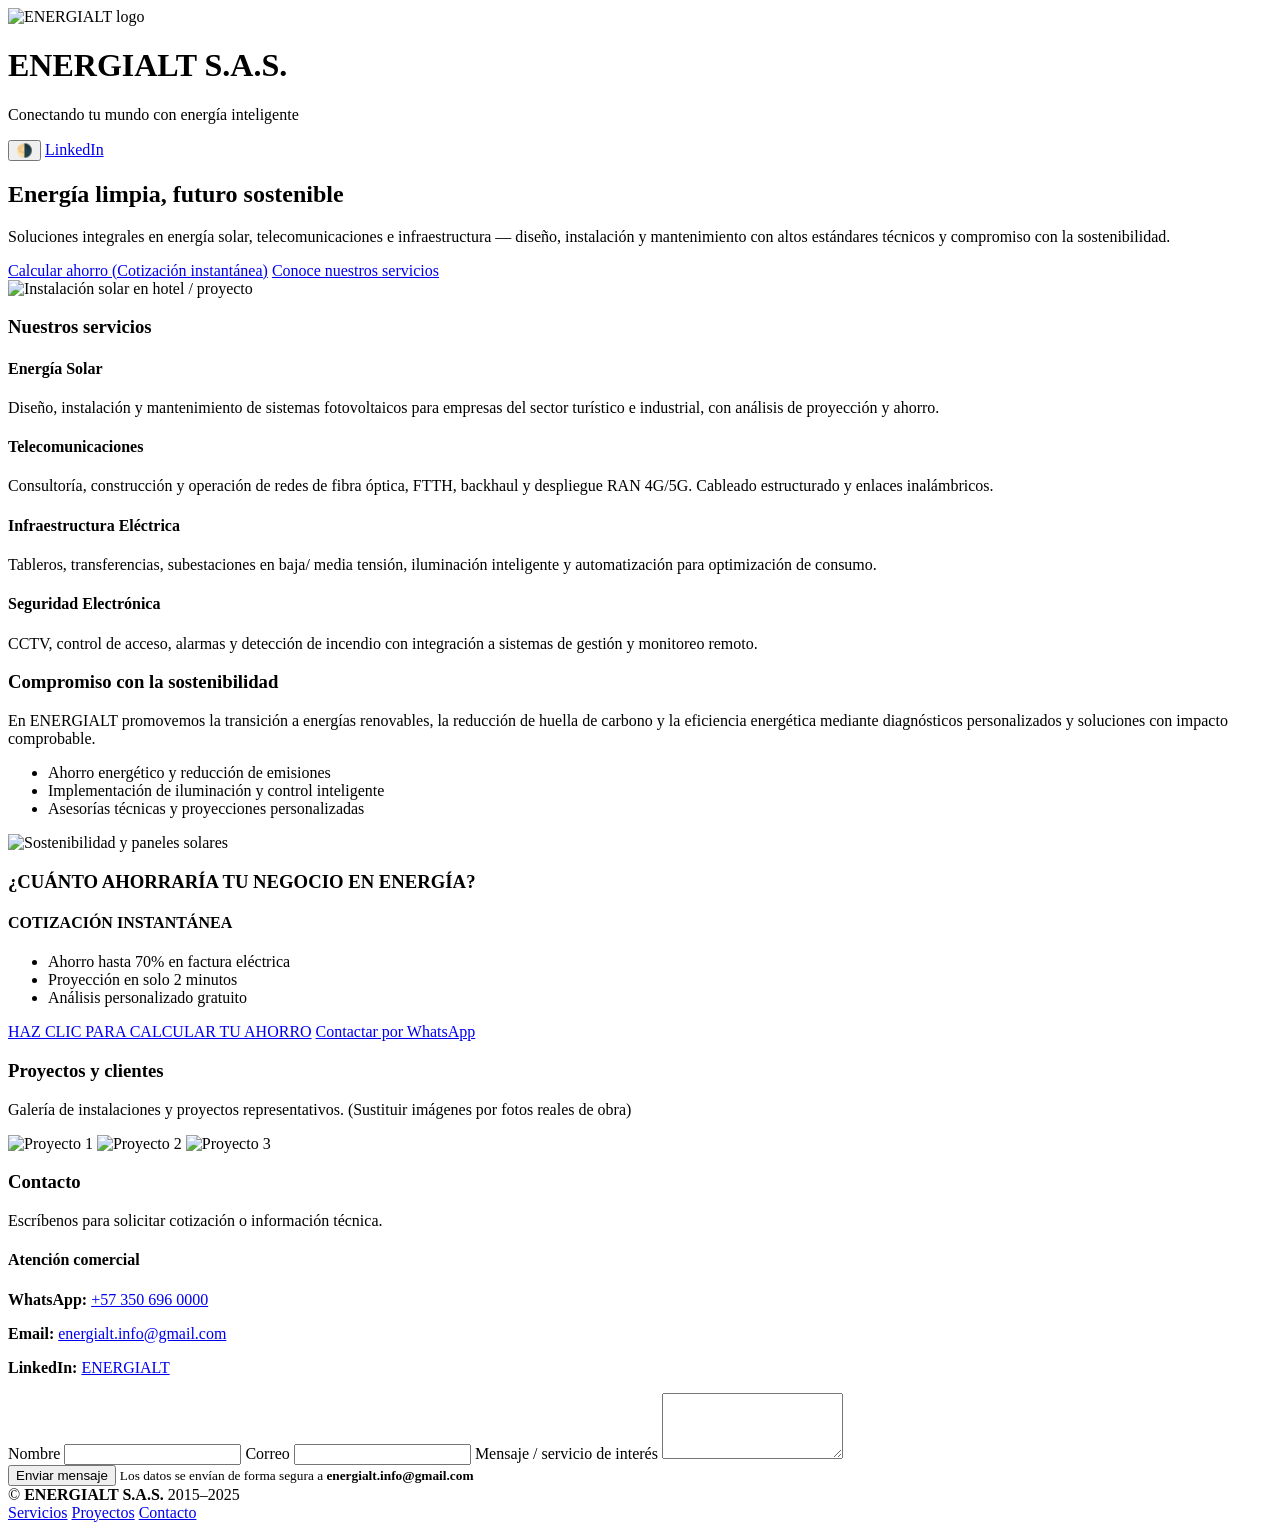
==== index.html @ b95bb49f "Add files via upload" ====
<!doctype html>
<html lang="es">
<head>
  <meta charset="utf-8" />
  <meta name="viewport" content="width=device-width,initial-scale=1" />
  <title>ENERGIALT S.A.S. — Energía limpia y soluciones tecnológicas</title>
  <meta name="description" content="ENERGIALT — Diseño e implementación de sistemas solares, telecomunicaciones e infraestructura. Cotiza y calcula tu ahorro energético." />
  <link rel="preconnect" href="https://fonts.gstatic.com" crossorigin>
  <link href="https://fonts.googleapis.com/css2?family=Inter:wght@300;400;600;800&display=swap" rel="stylesheet">
  <link rel="stylesheet" href="/energialtcorp/css/styles.css">
  <!-- Open Graph (mejor visual al compartir) -->
  <meta property="og:title" content="ENERGIALT S.A.S. — Energía limpia, futuro sostenible" />
  <meta property="og:description" content="Diseño, instalación y mantenimiento de sistemas solares y soluciones de infraestructura." />
  <meta property="og:image" content="/energialtcorp/assets/banner-share.png" />
  <meta property="og:type" content="website" />
</head>
<body class="light">
  <header class="site-header" id="top">
    <div class="container header-inner">
      <div class="brand">
        <img src="/energialtcorp/assets/logo-energialit.jpg" alt="ENERGIALT logo" class="logo">
        <div class="brand-text">
          <h1>ENERGIALT S.A.S.</h1>
          <p class="tagline">Conectando tu mundo con energía inteligente</p>
        </div>
      </div>

      <div class="controls">
        <button id="toggle-theme" aria-label="Toggle theme">🌗</button>
        <a class="btn-outline" href="https://www.linkedin.com/company/energialt/" target="_blank" rel="noopener">LinkedIn</a>
      </div>
    </div>
  </header>

  <main>
    <!-- HERO -->
    <section class="hero">
      <div class="hero-content container">
        <div class="hero-text">
          <h2 class="headline">Energía limpia, futuro sostenible</h2>
          <p class="lead">Soluciones integrales en energía solar, telecomunicaciones e infraestructura — diseño, instalación y mantenimiento con altos estándares técnicos y compromiso con la sostenibilidad.</p>
          <div class="hero-ctas">
            <a class="btn-primary" href="https://iaapps.xyz/energialt" target="_blank" rel="noopener">Calcular ahorro (Cotización instantánea)</a>
            <a class="btn-outline" href="#services">Conoce nuestros servicios</a>
          </div>
        </div>

        <div class="hero-media" aria-hidden="true">
          <img src="/energialtcorp/assets/hero-solar.jpg" alt="Instalación solar en hotel / proyecto" class="cover-img">
        </div>
      </div>
    </section>

    <!-- SERVICES -->
    <section id="services" class="container section">
      <h3 class="section-title">Nuestros servicios</h3>
      <div class="cards">
        <article class="card">
          <h4>Energía Solar</h4>
          <p>Diseño, instalación y mantenimiento de sistemas fotovoltaicos para empresas del sector turístico e industrial, con análisis de proyección y ahorro.</p>
        </article>

        <article class="card">
          <h4>Telecomunicaciones</h4>
          <p>Consultoría, construcción y operación de redes de fibra óptica, FTTH, backhaul y despliegue RAN 4G/5G. Cableado estructurado y enlaces inalámbricos.</p>
        </article>

        <article class="card">
          <h4>Infraestructura Eléctrica</h4>
          <p>Tableros, transferencias, subestaciones en baja/ media tensión, iluminación inteligente y automatización para optimización de consumo.</p>
        </article>

        <article class="card">
          <h4>Seguridad Electrónica</h4>
          <p>CCTV, control de acceso, alarmas y detección de incendio con integración a sistemas de gestión y monitoreo remoto.</p>
        </article>
      </div>
    </section>

    <!-- SUSTAINABILITY -->
    <section class="section alt-bg">
      <div class="container sustainability">
        <div class="sust-text">
          <h3>Compromiso con la sostenibilidad</h3>
          <p>En ENERGIALT promovemos la transición a energías renovables, la reducción de huella de carbono y la eficiencia energética mediante diagnósticos personalizados y soluciones con impacto comprobable.</p>
          <ul>
            <li>Ahorro energético y reducción de emisiones</li>
            <li>Implementación de iluminación y control inteligente</li>
            <li>Asesorías técnicas y proyecciones personalizadas</li>
          </ul>
        </div>
        <div class="sust-image" aria-hidden="true">
          <img src="/energialtcorp/assets/sustainability.jpg" alt="Sostenibilidad y paneles solares">
        </div>
      </div>
    </section>

    <!-- CTA section with bullet points (from previous brief) -->
    <section class="section cta-wide">
      <div class="container">
        <div class="cta-inner">
          <div class="cta-text">
            <h3>¿CUÁNTO AHORRARÍA TU NEGOCIO EN ENERGÍA?</h3>
            <h4 class="muted">COTIZACIÓN INSTANTÁNEA</h4>
            <ul class="bullets">
              <li>Ahorro hasta 70% en factura eléctrica</li>
              <li>Proyección en solo 2 minutos</li>
              <li>Análisis personalizado gratuito</li>
            </ul>
          </div>
          <div class="cta-action">
            <a class="btn-primary large" href="https://iaapps.xyz/energialt" target="_blank" rel="noopener">HAZ CLIC PARA CALCULAR TU AHORRO</a>
            <a class="btn-whatsapp" href="https://wa.me/573506960000" target="_blank" rel="noopener">Contactar por WhatsApp</a>
          </div>
        </div>
      </div>
    </section>

    <!-- PROJECTS (simple placeholder) -->
    <section class="container section" id="projects">
      <h3 class="section-title">Proyectos y clientes</h3>
      <p class="muted">Galería de instalaciones y proyectos representativos. (Sustituir imágenes por fotos reales de obra)</p>
      <div class="gallery">
        <img src="/energialtcorp/assets/project-banner.jpg" alt="Proyecto 1">
        <img src="/energialtcorp/assets/project-banner.jpg" alt="Proyecto 2">
        <img src="/energialtcorp/assets/project-banner.jpg" alt="Proyecto 3">
      </div>
    </section>

    <!-- CONTACT -->
    <section class="section alt-bg">
      <div class="container contact">
        <h3>Contacto</h3>
        <p class="muted">Escríbenos para solicitar cotización o información técnica.</p>

        <div class="contact-grid">
          <div class="contact-card">
            <h4>Atención comercial</h4>
            <p><strong>WhatsApp:</strong> <a href="https://wa.me/573506960000" target="_blank" rel="noopener">+57 350 696 0000</a></p>
            <p><strong>Email:</strong> <a href="mailto:energialt.info@gmail.com">energialt.info@gmail.com</a></p>
            <p><strong>LinkedIn:</strong> <a href="https://www.linkedin.com/company/energialt/" target="_blank" rel="noopener">ENERGIALT</a></p>
          </div>

          <form id="contactForm" class="contact-form" onsubmit="handleContact(event)">
            <label>
              Nombre
              <input type="text" name="name" required>
            </label>
            <label>
              Correo
              <input type="email" name="email" required>
            </label>
            <label>
              Mensaje / servicio de interés
              <textarea name="message" rows="4" required></textarea>
            </label>
            <div class="form-actions">
              <button type="submit" class="btn-primary">Enviar mensaje</button>
              <small class="form-note">
                 Los datos se envían de forma segura a <strong>energialt.info@gmail.com</strong>
              </small>
            </div>
          </form>
        </div>
      </div>
    </section>
  </main>

  <footer class="site-footer">
    <div class="container footer-inner">
      <div>© <strong>ENERGIALT S.A.S.</strong> 2015–2025</div>
      <nav class="footer-links">
        <a href="#services">Servicios</a>
        <a href="#projects">Proyectos</a>
        <a href="#contact">Contacto</a>
      </nav>
    </div>
  </footer>

  <script src="/energialtcorp/js/script.js"></script>
</body>
</html>
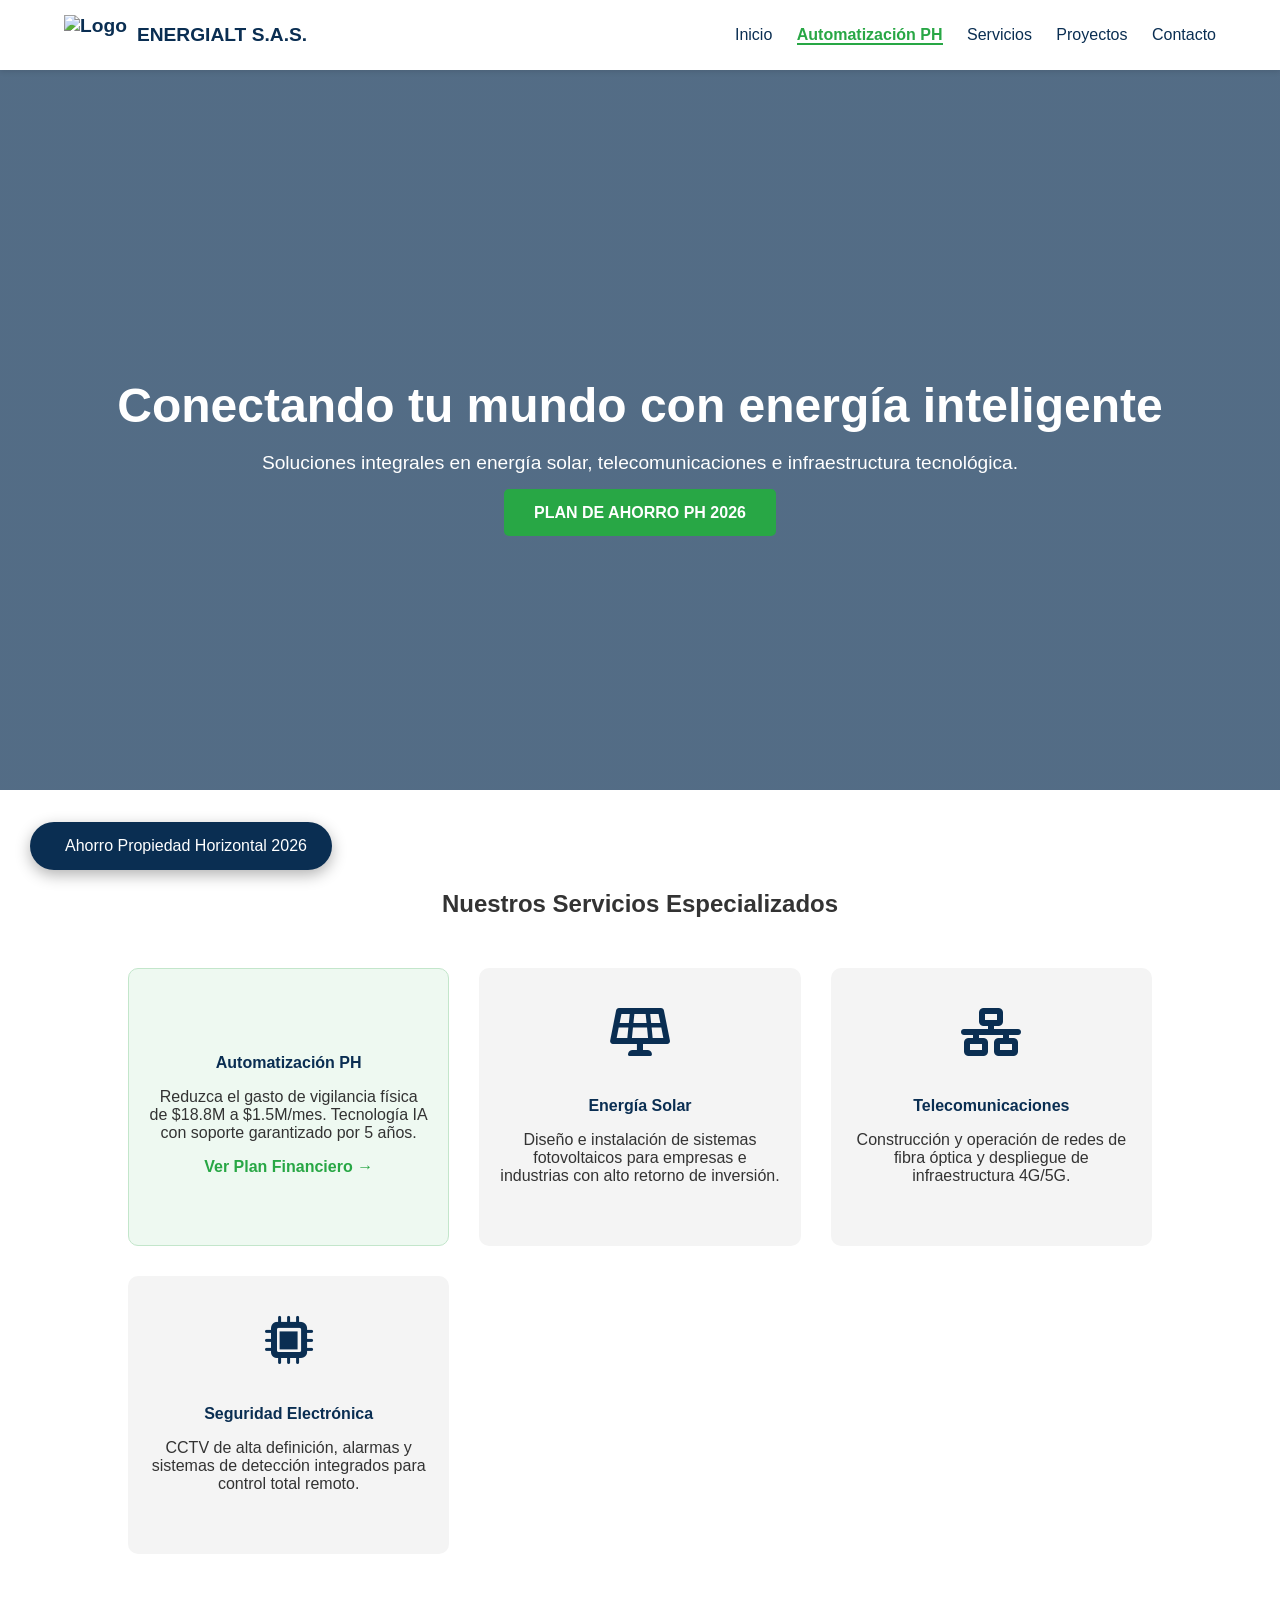
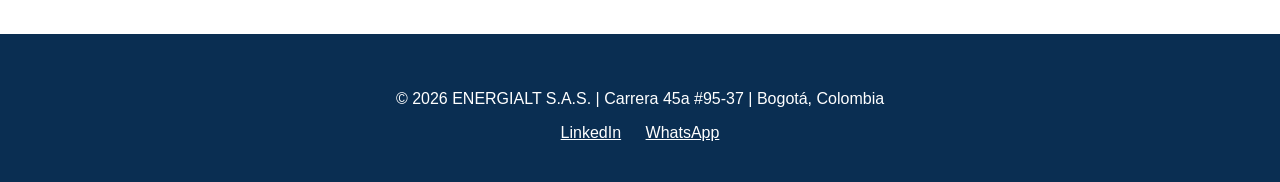
==== commit a2e8be78: "Update index.html" ====
--- a/index.html
+++ b/index.html
@@ -1,182 +1,184 @@
-<!doctype html>
+<!DOCTYPE html>
 <html lang="es">
 <head>
-  <meta charset="utf-8" />
-  <meta name="viewport" content="width=device-width,initial-scale=1" />
-  <title>ENERGIALT S.A.S. — Energía limpia y soluciones tecnológicas</title>
-  <meta name="description" content="ENERGIALT — Diseño e implementación de sistemas solares, telecomunicaciones e infraestructura. Cotiza y calcula tu ahorro energético." />
-  <link rel="preconnect" href="https://fonts.gstatic.com" crossorigin>
-  <link href="https://fonts.googleapis.com/css2?family=Inter:wght@300;400;600;800&display=swap" rel="stylesheet">
-  <link rel="stylesheet" href="/energialtcorp/css/styles.css">
-  <!-- Open Graph (mejor visual al compartir) -->
-  <meta property="og:title" content="ENERGIALT S.A.S. — Energía limpia, futuro sostenible" />
-  <meta property="og:description" content="Diseño, instalación y mantenimiento de sistemas solares y soluciones de infraestructura." />
-  <meta property="og:image" content="/energialtcorp/assets/banner-share.png" />
-  <meta property="og:type" content="website" />
+    <meta charset="UTF-8">
+    <meta name="viewport" content="width=device-width, initial-scale=1.0">
+    <title>ENERGIALT S.A.S. | Energía Inteligente y Seguridad</title>
+    <link rel="stylesheet" href="https://cdnjs.cloudflare.com/ajax/libs/font-awesome/6.0.0/css/all.min.css">
+    <style>
+        :root {
+            --blue: #0a2e52;
+            --green: #28a745;
+            --dark: #333;
+            --light: #f4f4f4;
+        }
+
+        body { font-family: 'Segoe UI', sans-serif; margin: 0; color: var(--dark); scroll-behavior: smooth; }
+        
+        /* Navegación */
+        nav {
+            background: white;
+            padding: 15px 5%;
+            display: flex;
+            justify-content: space-between;
+            align-items: center;
+            position: sticky;
+            top: 0;
+            z-index: 1000;
+            box-shadow: 0 2px 5px rgba(0,0,0,0.1);
+        }
+
+        .logo { display: flex; align-items: center; font-weight: bold; font-size: 1.2rem; color: var(--blue); }
+        .logo img { height: 40px; margin-right: 10px; }
+
+        .nav-links a {
+            text-decoration: none;
+            color: var(--blue);
+            margin-left: 20px;
+            font-weight: 500;
+            transition: 0.3s;
+        }
+
+        .nav-links a:hover { color: var(--green); }
+        .nav-pph { color: var(--green) !important; font-weight: bold !important; border-bottom: 2px solid var(--green); }
+
+        /* Hero Section */
+        .hero {
+            background: linear-gradient(rgba(10,46,82,0.7), rgba(10,46,82,0.7)), url('/energialtcorp/assets/hero-solar.jpg');
+            background-size: cover;
+            height: 80vh;
+            display: flex;
+            align-items: center;
+            justify-content: center;
+            color: white;
+            text-align: center;
+            padding: 0 20px;
+        }
+
+        .hero h1 { font-size: 3rem; margin-bottom: 10px; }
+        .hero p { font-size: 1.2rem; margin-bottom: 30px; }
+
+        /* Servicios Grid */
+        .services { padding: 80px 10%; text-align: center; }
+        .services-grid {
+            display: grid;
+            grid-template-columns: repeat(auto-fit, minmax(250px, 1fr));
+            gap: 30px;
+            margin-top: 50px;
+        }
+
+        .service-card {
+            background: var(--light);
+            padding: 40px 20px;
+            border-radius: 10px;
+            transition: 0.3s;
+            border-bottom: 5px solid transparent;
+        }
+
+        .service-card:hover { transform: translateY(-10px); border-bottom: 5px solid var(--green); }
+        .service-card i { font-size: 3rem; color: var(--blue); margin-bottom: 20px; }
+        .service-card h4 { margin-bottom: 15px; color: var(--blue); }
+
+        /* Botón Flotante */
+        .floating-btn {
+            position: fixed;
+            bottom: 30px;
+            left: 30px;
+            background: var(--blue);
+            color: white;
+            padding: 15px 25px;
+            border-radius: 50px;
+            text-decoration: none;
+            box-shadow: 0 5px 15px rgba(0,0,0,0.3);
+            z-index: 2000;
+            display: flex;
+            align-items: center;
+            gap: 10px;
+            animation: pulse 2s infinite;
+        }
+
+        @keyframes pulse {
+            0% { transform: scale(1); }
+            50% { transform: scale(1.05); }
+            100% { transform: scale(1); }
+        }
+
+        footer { background: var(--blue); color: white; padding: 40px 5%; text-align: center; }
+
+        @media (max-width: 768px) {
+            .hero h1 { font-size: 2rem; }
+            .nav-links { display: none; } /* En producción usarías un menú hamburguesa */
+        }
+    </style>
 </head>
-<body class="light">
-  <header class="site-header" id="top">
-    <div class="container header-inner">
-      <div class="brand">
-        <img src="/energialtcorp/assets/logo-energialit.jpg" alt="ENERGIALT logo" class="logo">
-        <div class="brand-text">
-          <h1>ENERGIALT S.A.S.</h1>
-          <p class="tagline">Conectando tu mundo con energía inteligente</p>
+<body>
+
+    <a href="/energialtcorp/pph" class="floating-btn">
+        <i class="fas fa-building-circle-check"></i> 
+        <span>Ahorro Propiedad Horizontal 2026</span>
+    </a>
+
+    <nav>
+        <div class="logo">
+            <img src="/energialtcorp/assets/logo-energialit.jpg" alt="Logo">
+            ENERGIALT S.A.S.
         </div>
-      </div>
+        <div class="nav-links">
+            <a href="#home">Inicio</a>
+            <a href="/energialtcorp/pph" class="nav-pph">Automatización PH</a>
+            <a href="#services">Servicios</a>
+            <a href="#projects">Proyectos</a>
+            <a href="#contact">Contacto</a>
+        </div>
+    </nav>
 
-      <div class="controls">
-        <button id="toggle-theme" aria-label="Toggle theme">🌗</button>
-        <a class="btn-outline" href="https://www.linkedin.com/company/energialt/" target="_blank" rel="noopener">LinkedIn</a>
-      </div>
-    </div>
-  </header>
-
-  <main>
-    <!-- HERO -->
-    <section class="hero">
-      <div class="hero-content container">
-        <div class="hero-text">
-          <h2 class="headline">Energía limpia, futuro sostenible</h2>
-          <p class="lead">Soluciones integrales en energía solar, telecomunicaciones e infraestructura — diseño, instalación y mantenimiento con altos estándares técnicos y compromiso con la sostenibilidad.</p>
-          <div class="hero-ctas">
-            <a class="btn-primary" href="https://iaapps.xyz/energialt" target="_blank" rel="noopener">Calcular ahorro (Cotización instantánea)</a>
-            <a class="btn-outline" href="#services">Conoce nuestros servicios</a>
-          </div>
+    <section class="hero" id="home">
+        <div>
+            <h1>Conectando tu mundo con energía inteligente</h1>
+            <p>Soluciones integrales en energía solar, telecomunicaciones e infraestructura tecnológica.</p>
+            <a href="/energialtcorp/pph" style="background:var(--green); color:white; padding:15px 30px; text-decoration:none; border-radius:5px; font-weight:bold;">PLAN DE AHORRO PH 2026</a>
         </div>
-
-        <div class="hero-media" aria-hidden="true">
-          <img src="/energialtcorp/assets/hero-solar.jpg" alt="Instalación solar en hotel / proyecto" class="cover-img">
-        </div>
-      </div>
     </section>
 
-    <!-- SERVICES -->
-    <section id="services" class="container section">
-      <h3 class="section-title">Nuestros servicios</h3>
-      <div class="cards">
-        <article class="card">
-          <h4>Energía Solar</h4>
-          <p>Diseño, instalación y mantenimiento de sistemas fotovoltaicos para empresas del sector turístico e industrial, con análisis de proyección y ahorro.</p>
-        </article>
+    <section class="services" id="services">
+        <h2>Nuestros Servicios Especializados</h2>
+        <div class="services-grid">
+            
+            <div class="service-card" style="background: #eef9f1; border: 1px solid #c3e6cb;">
+                <i class="fas fa-building-shield" style="color: var(--green);"></i>
+                <h4>Automatización PH</h4>
+                <p>Reduzca el gasto de vigilancia física de $18.8M a $1.5M/mes. Tecnología IA con soporte garantizado por 5 años.</p>
+                <a href="/energialtcorp/pph" style="color: var(--green); font-weight: bold; text-decoration: none;">Ver Plan Financiero →</a>
+            </div>
 
-        <article class="card">
-          <h4>Telecomunicaciones</h4>
-          <p>Consultoría, construcción y operación de redes de fibra óptica, FTTH, backhaul y despliegue RAN 4G/5G. Cableado estructurado y enlaces inalámbricos.</p>
-        </article>
+            <div class="service-card">
+                <i class="fas fa-solar-panel"></i>
+                <h4>Energía Solar</h4>
+                <p>Diseño e instalación de sistemas fotovoltaicos para empresas e industrias con alto retorno de inversión.</p>
+            </div>
 
-        <article class="card">
-          <h4>Infraestructura Eléctrica</h4>
-          <p>Tableros, transferencias, subestaciones en baja/ media tensión, iluminación inteligente y automatización para optimización de consumo.</p>
-        </article>
+            <div class="service-card">
+                <i class="fas fa-network-wired"></i>
+                <h4>Telecomunicaciones</h4>
+                <p>Construcción y operación de redes de fibra óptica y despliegue de infraestructura 4G/5G.</p>
+            </div>
 
-        <article class="card">
-          <h4>Seguridad Electrónica</h4>
-          <p>CCTV, control de acceso, alarmas y detección de incendio con integración a sistemas de gestión y monitoreo remoto.</p>
-        </article>
-      </div>
+            <div class="service-card">
+                <i class="fas fa-microchip"></i>
+                <h4>Seguridad Electrónica</h4>
+                <p>CCTV de alta definición, alarmas y sistemas de detección integrados para control total remoto.</p>
+            </div>
+
+        </div>
     </section>
 
-    <!-- SUSTAINABILITY -->
-    <section class="section alt-bg">
-      <div class="container sustainability">
-        <div class="sust-text">
-          <h3>Compromiso con la sostenibilidad</h3>
-          <p>En ENERGIALT promovemos la transición a energías renovables, la reducción de huella de carbono y la eficiencia energética mediante diagnósticos personalizados y soluciones con impacto comprobable.</p>
-          <ul>
-            <li>Ahorro energético y reducción de emisiones</li>
-            <li>Implementación de iluminación y control inteligente</li>
-            <li>Asesorías técnicas y proyecciones personalizadas</li>
-          </ul>
+    <footer>
+        <p>© 2026 ENERGIALT S.A.S. | Carrera 45a #95-37 | Bogotá, Colombia</p>
+        <div style="margin-top: 10px;">
+            <a href="#" style="color:white; margin:0 10px;">LinkedIn</a>
+            <a href="#" style="color:white; margin:0 10px;">WhatsApp</a>
         </div>
-        <div class="sust-image" aria-hidden="true">
-          <img src="/energialtcorp/assets/sustainability.jpg" alt="Sostenibilidad y paneles solares">
-        </div>
-      </div>
-    </section>
+    </footer>
 
-    <!-- CTA section with bullet points (from previous brief) -->
-    <section class="section cta-wide">
-      <div class="container">
-        <div class="cta-inner">
-          <div class="cta-text">
-            <h3>¿CUÁNTO AHORRARÍA TU NEGOCIO EN ENERGÍA?</h3>
-            <h4 class="muted">COTIZACIÓN INSTANTÁNEA</h4>
-            <ul class="bullets">
-              <li>Ahorro hasta 70% en factura eléctrica</li>
-              <li>Proyección en solo 2 minutos</li>
-              <li>Análisis personalizado gratuito</li>
-            </ul>
-          </div>
-          <div class="cta-action">
-            <a class="btn-primary large" href="https://iaapps.xyz/energialt" target="_blank" rel="noopener">HAZ CLIC PARA CALCULAR TU AHORRO</a>
-            <a class="btn-whatsapp" href="https://wa.me/573506960000" target="_blank" rel="noopener">Contactar por WhatsApp</a>
-          </div>
-        </div>
-      </div>
-    </section>
-
-    <!-- PROJECTS (simple placeholder) -->
-    <section class="container section" id="projects">
-      <h3 class="section-title">Proyectos y clientes</h3>
-      <p class="muted">Galería de instalaciones y proyectos representativos. (Sustituir imágenes por fotos reales de obra)</p>
-      <div class="gallery">
-        <img src="/energialtcorp/assets/project-banner.jpg" alt="Proyecto 1">
-        <img src="/energialtcorp/assets/project-banner.jpg" alt="Proyecto 2">
-        <img src="/energialtcorp/assets/project-banner.jpg" alt="Proyecto 3">
-      </div>
-    </section>
-
-    <!-- CONTACT -->
-    <section class="section alt-bg">
-      <div class="container contact">
-        <h3>Contacto</h3>
-        <p class="muted">Escríbenos para solicitar cotización o información técnica.</p>
-
-        <div class="contact-grid">
-          <div class="contact-card">
-            <h4>Atención comercial</h4>
-            <p><strong>WhatsApp:</strong> <a href="https://wa.me/573506960000" target="_blank" rel="noopener">+57 350 696 0000</a></p>
-            <p><strong>Email:</strong> <a href="mailto:energialt.info@gmail.com">energialt.info@gmail.com</a></p>
-            <p><strong>LinkedIn:</strong> <a href="https://www.linkedin.com/company/energialt/" target="_blank" rel="noopener">ENERGIALT</a></p>
-          </div>
-
-          <form id="contactForm" class="contact-form" onsubmit="handleContact(event)">
-            <label>
-              Nombre
-              <input type="text" name="name" required>
-            </label>
-            <label>
-              Correo
-              <input type="email" name="email" required>
-            </label>
-            <label>
-              Mensaje / servicio de interés
-              <textarea name="message" rows="4" required></textarea>
-            </label>
-            <div class="form-actions">
-              <button type="submit" class="btn-primary">Enviar mensaje</button>
-              <small class="form-note">
-                 Los datos se envían de forma segura a <strong>energialt.info@gmail.com</strong>
-              </small>
-            </div>
-          </form>
-        </div>
-      </div>
-    </section>
-  </main>
-
-  <footer class="site-footer">
-    <div class="container footer-inner">
-      <div>© <strong>ENERGIALT S.A.S.</strong> 2015–2025</div>
-      <nav class="footer-links">
-        <a href="#services">Servicios</a>
-        <a href="#projects">Proyectos</a>
-        <a href="#contact">Contacto</a>
-      </nav>
-    </div>
-  </footer>
-
-  <script src="/energialtcorp/js/script.js"></script>
 </body>
 </html>
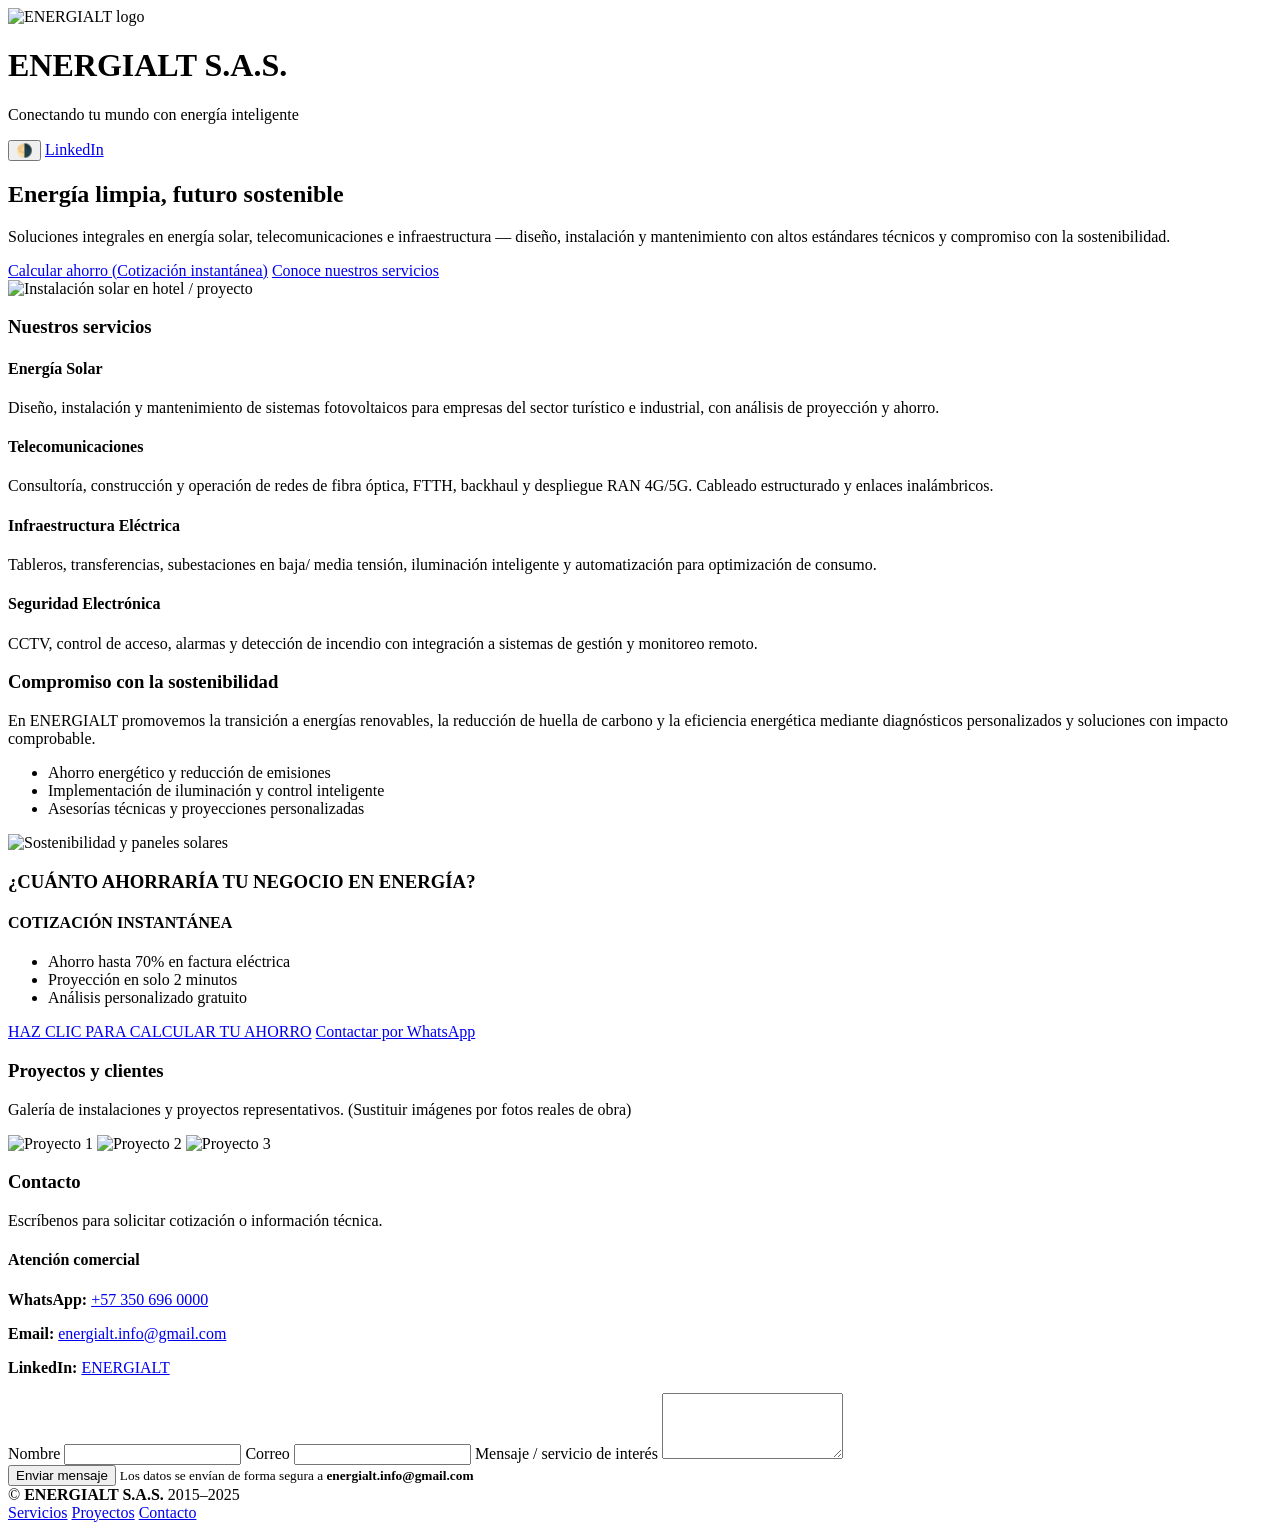
==== commit 0cfc08db: "Update index.html" ====
--- a/index.html
+++ b/index.html
@@ -1,184 +1,182 @@
-<!DOCTYPE html>
+<!doctype html>
 <html lang="es">
 <head>
-    <meta charset="UTF-8">
-    <meta name="viewport" content="width=device-width, initial-scale=1.0">
-    <title>ENERGIALT S.A.S. | Energía Inteligente y Seguridad</title>
-    <link rel="stylesheet" href="https://cdnjs.cloudflare.com/ajax/libs/font-awesome/6.0.0/css/all.min.css">
-    <style>
-        :root {
-            --blue: #0a2e52;
-            --green: #28a745;
-            --dark: #333;
-            --light: #f4f4f4;
-        }
+  <meta charset="utf-8" />
+  <meta name="viewport" content="width=device-width,initial-scale=1" />
+  <title>ENERGIALT S.A.S. — Energía limpia y soluciones tecnológicas</title>
+  <meta name="description" content="ENERGIALT — Diseño e implementación de sistemas solares, telecomunicaciones e infraestructura. Cotiza y calcula tu ahorro energético." />
+  <link rel="preconnect" href="https://fonts.gstatic.com" crossorigin>
+  <link href="https://fonts.googleapis.com/css2?family=Inter:wght@300;400;600;800&display=swap" rel="stylesheet">
+  <link rel="stylesheet" href="/energialtcorp/css/styles.css">
+  <!-- Open Graph (mejor visual al compartir) -->
+  <meta property="og:title" content="ENERGIALT S.A.S. — Energía limpia, futuro sostenible" />
+  <meta property="og:description" content="Diseño, instalación y mantenimiento de sistemas solares y soluciones de infraestructura." />
+  <meta property="og:image" content="/energialtcorp/assets/banner-share.png" />
+  <meta property="og:type" content="website" />
+</head>
+<body class="light">
+  <header class="site-header" id="top">
+    <div class="container header-inner">
+      <div class="brand">
+        <img src="/energialtcorp/assets/logo-energialit.jpg" alt="ENERGIALT logo" class="logo">
+        <div class="brand-text">
+          <h1>ENERGIALT S.A.S.</h1>
+          <p class="tagline">Conectando tu mundo con energía inteligente</p>
+        </div>
+      </div>
 
-        body { font-family: 'Segoe UI', sans-serif; margin: 0; color: var(--dark); scroll-behavior: smooth; }
-        
-        /* Navegación */
-        nav {
-            background: white;
-            padding: 15px 5%;
-            display: flex;
-            justify-content: space-between;
-            align-items: center;
-            position: sticky;
-            top: 0;
-            z-index: 1000;
-            box-shadow: 0 2px 5px rgba(0,0,0,0.1);
-        }
+      <div class="controls">
+        <button id="toggle-theme" aria-label="Toggle theme">🌗</button>
+        <a class="btn-outline" href="https://www.linkedin.com/company/energialt/" target="_blank" rel="noopener">LinkedIn</a>
+      </div>
+    </div>
+  </header>
 
-        .logo { display: flex; align-items: center; font-weight: bold; font-size: 1.2rem; color: var(--blue); }
-        .logo img { height: 40px; margin-right: 10px; }
+  <main>
+    <!-- HERO -->
+    <section class="hero">
+      <div class="hero-content container">
+        <div class="hero-text">
+          <h2 class="headline">Energía limpia, futuro sostenible</h2>
+          <p class="lead">Soluciones integrales en energía solar, telecomunicaciones e infraestructura — diseño, instalación y mantenimiento con altos estándares técnicos y compromiso con la sostenibilidad.</p>
+          <div class="hero-ctas">
+            <a class="btn-primary" href="https://iaapps.xyz/energialt" target="_blank" rel="noopener">Calcular ahorro (Cotización instantánea)</a>
+            <a class="btn-outline" href="#services">Conoce nuestros servicios</a>
+          </div>
+        </div>
 
-        .nav-links a {
-            text-decoration: none;
-            color: var(--blue);
-            margin-left: 20px;
-            font-weight: 500;
-            transition: 0.3s;
-        }
-
-        .nav-links a:hover { color: var(--green); }
-        .nav-pph { color: var(--green) !important; font-weight: bold !important; border-bottom: 2px solid var(--green); }
-
-        /* Hero Section */
-        .hero {
-            background: linear-gradient(rgba(10,46,82,0.7), rgba(10,46,82,0.7)), url('/energialtcorp/assets/hero-solar.jpg');
-            background-size: cover;
-            height: 80vh;
-            display: flex;
-            align-items: center;
-            justify-content: center;
-            color: white;
-            text-align: center;
-            padding: 0 20px;
-        }
-
-        .hero h1 { font-size: 3rem; margin-bottom: 10px; }
-        .hero p { font-size: 1.2rem; margin-bottom: 30px; }
-
-        /* Servicios Grid */
-        .services { padding: 80px 10%; text-align: center; }
-        .services-grid {
-            display: grid;
-            grid-template-columns: repeat(auto-fit, minmax(250px, 1fr));
-            gap: 30px;
-            margin-top: 50px;
-        }
-
-        .service-card {
-            background: var(--light);
-            padding: 40px 20px;
-            border-radius: 10px;
-            transition: 0.3s;
-            border-bottom: 5px solid transparent;
-        }
-
-        .service-card:hover { transform: translateY(-10px); border-bottom: 5px solid var(--green); }
-        .service-card i { font-size: 3rem; color: var(--blue); margin-bottom: 20px; }
-        .service-card h4 { margin-bottom: 15px; color: var(--blue); }
-
-        /* Botón Flotante */
-        .floating-btn {
-            position: fixed;
-            bottom: 30px;
-            left: 30px;
-            background: var(--blue);
-            color: white;
-            padding: 15px 25px;
-            border-radius: 50px;
-            text-decoration: none;
-            box-shadow: 0 5px 15px rgba(0,0,0,0.3);
-            z-index: 2000;
-            display: flex;
-            align-items: center;
-            gap: 10px;
-            animation: pulse 2s infinite;
-        }
-
-        @keyframes pulse {
-            0% { transform: scale(1); }
-            50% { transform: scale(1.05); }
-            100% { transform: scale(1); }
-        }
-
-        footer { background: var(--blue); color: white; padding: 40px 5%; text-align: center; }
-
-        @media (max-width: 768px) {
-            .hero h1 { font-size: 2rem; }
-            .nav-links { display: none; } /* En producción usarías un menú hamburguesa */
-        }
-    </style>
-</head>
-<body>
-
-    <a href="/energialtcorp/pph" class="floating-btn">
-        <i class="fas fa-building-circle-check"></i> 
-        <span>Ahorro Propiedad Horizontal 2026</span>
-    </a>
-
-    <nav>
-        <div class="logo">
-            <img src="/energialtcorp/assets/logo-energialit.jpg" alt="Logo">
-            ENERGIALT S.A.S.
+        <div class="hero-media" aria-hidden="true">
+          <img src="/energialtcorp/assets/hero-solar.jpg" alt="Instalación solar en hotel / proyecto" class="cover-img">
         </div>
-        <div class="nav-links">
-            <a href="#home">Inicio</a>
-            <a href="/energialtcorp/pph" class="nav-pph">Automatización PH</a>
-            <a href="#services">Servicios</a>
-            <a href="#projects">Proyectos</a>
-            <a href="#contact">Contacto</a>
-        </div>
-    </nav>
-
-    <section class="hero" id="home">
-        <div>
-            <h1>Conectando tu mundo con energía inteligente</h1>
-            <p>Soluciones integrales en energía solar, telecomunicaciones e infraestructura tecnológica.</p>
-            <a href="/energialtcorp/pph" style="background:var(--green); color:white; padding:15px 30px; text-decoration:none; border-radius:5px; font-weight:bold;">PLAN DE AHORRO PH 2026</a>
-        </div>
+      </div>
     </section>
 
-    <section class="services" id="services">
-        <h2>Nuestros Servicios Especializados</h2>
-        <div class="services-grid">
-            
-            <div class="service-card" style="background: #eef9f1; border: 1px solid #c3e6cb;">
-                <i class="fas fa-building-shield" style="color: var(--green);"></i>
-                <h4>Automatización PH</h4>
-                <p>Reduzca el gasto de vigilancia física de $18.8M a $1.5M/mes. Tecnología IA con soporte garantizado por 5 años.</p>
-                <a href="/energialtcorp/pph" style="color: var(--green); font-weight: bold; text-decoration: none;">Ver Plan Financiero →</a>
-            </div>
+    <!-- SERVICES -->
+    <section id="services" class="container section">
+      <h3 class="section-title">Nuestros servicios</h3>
+      <div class="cards">
+        <article class="card">
+          <h4>Energía Solar</h4>
+          <p>Diseño, instalación y mantenimiento de sistemas fotovoltaicos para empresas del sector turístico e industrial, con análisis de proyección y ahorro.</p>
+        </article>
 
-            <div class="service-card">
-                <i class="fas fa-solar-panel"></i>
-                <h4>Energía Solar</h4>
-                <p>Diseño e instalación de sistemas fotovoltaicos para empresas e industrias con alto retorno de inversión.</p>
-            </div>
+        <article class="card">
+          <h4>Telecomunicaciones</h4>
+          <p>Consultoría, construcción y operación de redes de fibra óptica, FTTH, backhaul y despliegue RAN 4G/5G. Cableado estructurado y enlaces inalámbricos.</p>
+        </article>
 
-            <div class="service-card">
-                <i class="fas fa-network-wired"></i>
-                <h4>Telecomunicaciones</h4>
-                <p>Construcción y operación de redes de fibra óptica y despliegue de infraestructura 4G/5G.</p>
-            </div>
+        <article class="card">
+          <h4>Infraestructura Eléctrica</h4>
+          <p>Tableros, transferencias, subestaciones en baja/ media tensión, iluminación inteligente y automatización para optimización de consumo.</p>
+        </article>
 
-            <div class="service-card">
-                <i class="fas fa-microchip"></i>
-                <h4>Seguridad Electrónica</h4>
-                <p>CCTV de alta definición, alarmas y sistemas de detección integrados para control total remoto.</p>
-            </div>
-
-        </div>
+        <article class="card">
+          <h4>Seguridad Electrónica</h4>
+          <p>CCTV, control de acceso, alarmas y detección de incendio con integración a sistemas de gestión y monitoreo remoto.</p>
+        </article>
+      </div>
     </section>
 
-    <footer>
-        <p>© 2026 ENERGIALT S.A.S. | Carrera 45a #95-37 | Bogotá, Colombia</p>
-        <div style="margin-top: 10px;">
-            <a href="#" style="color:white; margin:0 10px;">LinkedIn</a>
-            <a href="#" style="color:white; margin:0 10px;">WhatsApp</a>
+    <!-- SUSTAINABILITY -->
+    <section class="section alt-bg">
+      <div class="container sustainability">
+        <div class="sust-text">
+          <h3>Compromiso con la sostenibilidad</h3>
+          <p>En ENERGIALT promovemos la transición a energías renovables, la reducción de huella de carbono y la eficiencia energética mediante diagnósticos personalizados y soluciones con impacto comprobable.</p>
+          <ul>
+            <li>Ahorro energético y reducción de emisiones</li>
+            <li>Implementación de iluminación y control inteligente</li>
+            <li>Asesorías técnicas y proyecciones personalizadas</li>
+          </ul>
         </div>
-    </footer>
+        <div class="sust-image" aria-hidden="true">
+          <img src="/energialtcorp/assets/sustainability.jpg" alt="Sostenibilidad y paneles solares">
+        </div>
+      </div>
+    </section>
 
+    <!-- CTA section with bullet points (from previous brief) -->
+    <section class="section cta-wide">
+      <div class="container">
+        <div class="cta-inner">
+          <div class="cta-text">
+            <h3>¿CUÁNTO AHORRARÍA TU NEGOCIO EN ENERGÍA?</h3>
+            <h4 class="muted">COTIZACIÓN INSTANTÁNEA</h4>
+            <ul class="bullets">
+              <li>Ahorro hasta 70% en factura eléctrica</li>
+              <li>Proyección en solo 2 minutos</li>
+              <li>Análisis personalizado gratuito</li>
+            </ul>
+          </div>
+          <div class="cta-action">
+            <a class="btn-primary large" href="https://iaapps.xyz/energialt" target="_blank" rel="noopener">HAZ CLIC PARA CALCULAR TU AHORRO</a>
+            <a class="btn-whatsapp" href="https://wa.me/573506960000" target="_blank" rel="noopener">Contactar por WhatsApp</a>
+          </div>
+        </div>
+      </div>
+    </section>
+
+    <!-- PROJECTS (simple placeholder) -->
+    <section class="container section" id="projects">
+      <h3 class="section-title">Proyectos y clientes</h3>
+      <p class="muted">Galería de instalaciones y proyectos representativos. (Sustituir imágenes por fotos reales de obra)</p>
+      <div class="gallery">
+        <img src="/energialtcorp/assets/project-banner.jpg" alt="Proyecto 1">
+        <img src="/energialtcorp/assets/project-banner.jpg" alt="Proyecto 2">
+        <img src="/energialtcorp/assets/project-banner.jpg" alt="Proyecto 3">
+      </div>
+    </section>
+
+    <!-- CONTACT -->
+    <section class="section alt-bg">
+      <div class="container contact">
+        <h3>Contacto</h3>
+        <p class="muted">Escríbenos para solicitar cotización o información técnica.</p>
+
+        <div class="contact-grid">
+          <div class="contact-card">
+            <h4>Atención comercial</h4>
+            <p><strong>WhatsApp:</strong> <a href="https://wa.me/573506960000" target="_blank" rel="noopener">+57 350 696 0000</a></p>
+            <p><strong>Email:</strong> <a href="mailto:energialt.info@gmail.com">energialt.info@gmail.com</a></p>
+            <p><strong>LinkedIn:</strong> <a href="https://www.linkedin.com/company/energialt/" target="_blank" rel="noopener">ENERGIALT</a></p>
+          </div>
+
+          <form id="contactForm" class="contact-form" onsubmit="handleContact(event)">
+            <label>
+              Nombre
+              <input type="text" name="name" required>
+            </label>
+            <label>
+              Correo
+              <input type="email" name="email" required>
+            </label>
+            <label>
+              Mensaje / servicio de interés
+              <textarea name="message" rows="4" required></textarea>
+            </label>
+            <div class="form-actions">
+              <button type="submit" class="btn-primary">Enviar mensaje</button>
+              <small class="form-note">
+                 Los datos se envían de forma segura a <strong>energialt.info@gmail.com</strong>
+              </small>
+            </div>
+          </form>
+        </div>
+      </div>
+    </section>
+  </main>
+
+  <footer class="site-footer">
+    <div class="container footer-inner">
+      <div>© <strong>ENERGIALT S.A.S.</strong> 2015–2025</div>
+      <nav class="footer-links">
+        <a href="#services">Servicios</a>
+        <a href="#projects">Proyectos</a>
+        <a href="#contact">Contacto</a>
+      </nav>
+    </div>
+  </footer>
+
+  <script src="/energialtcorp/js/script.js"></script>
 </body>
 </html>
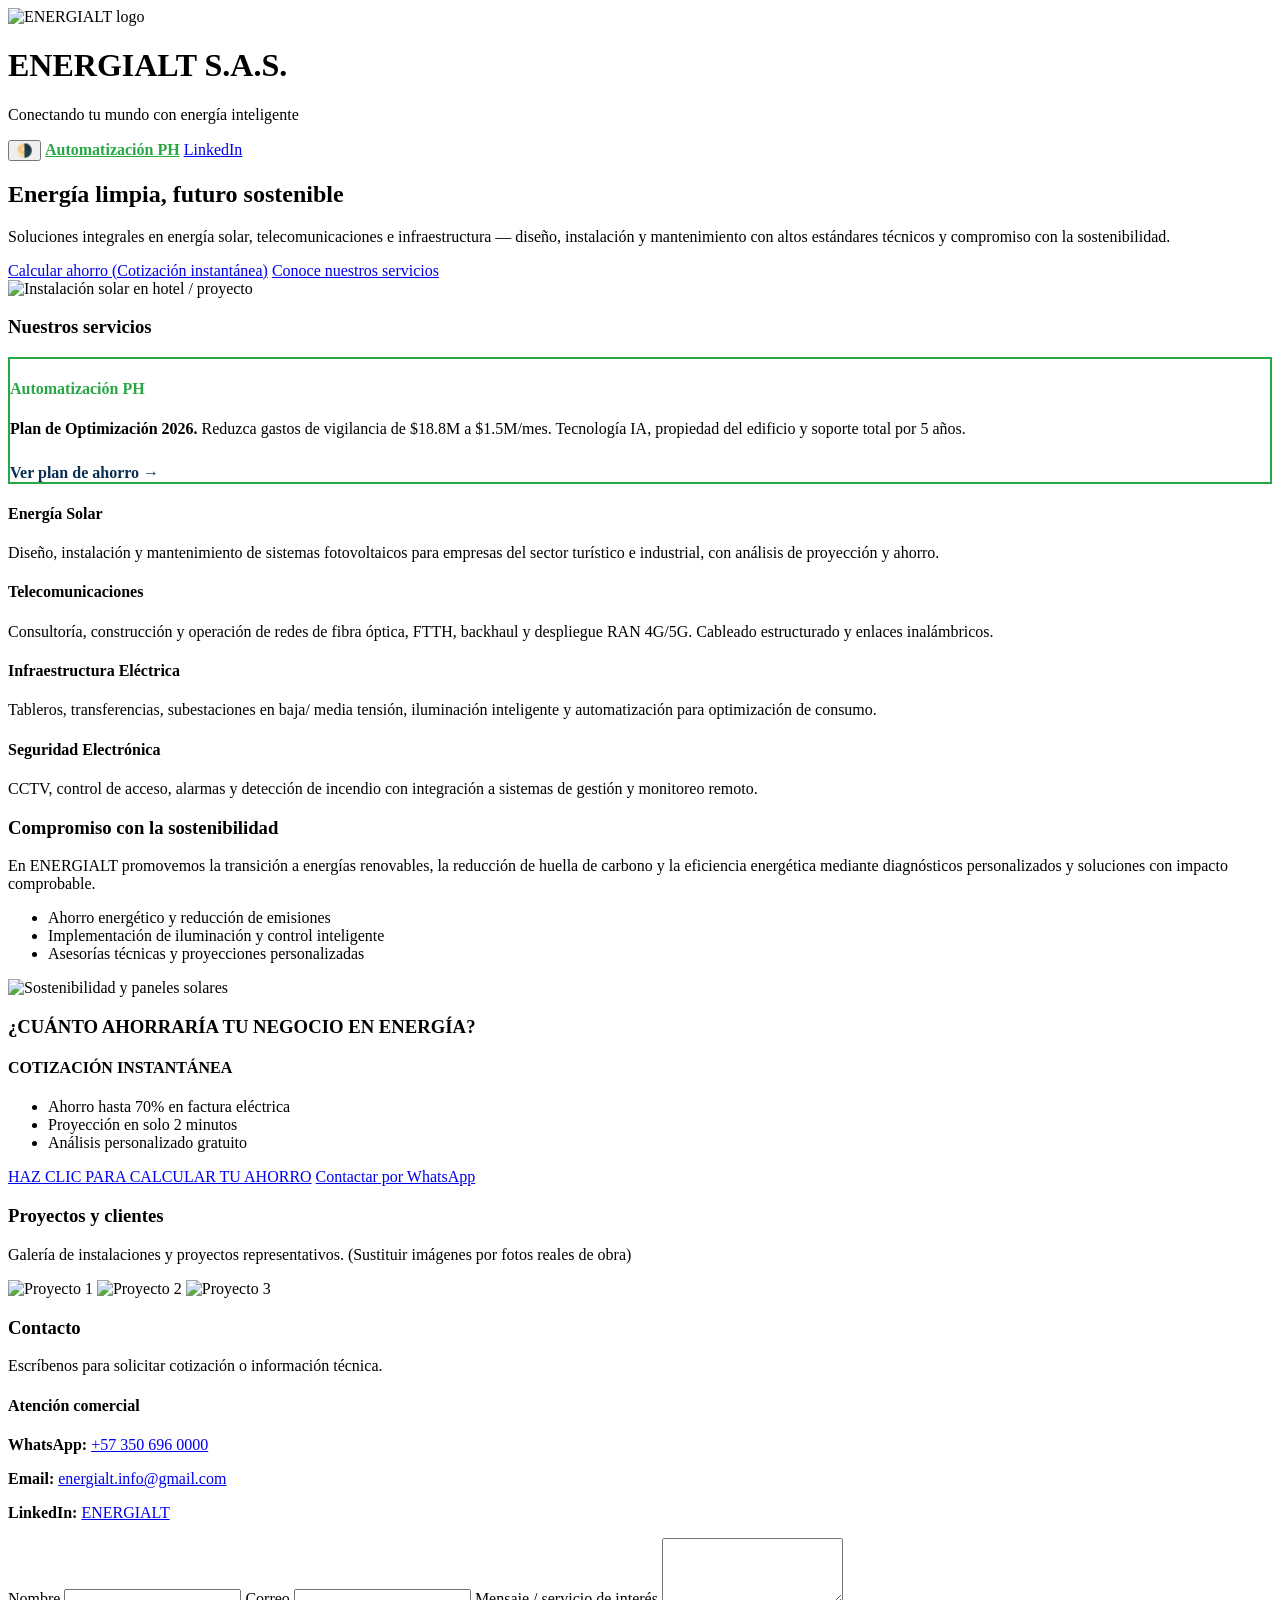
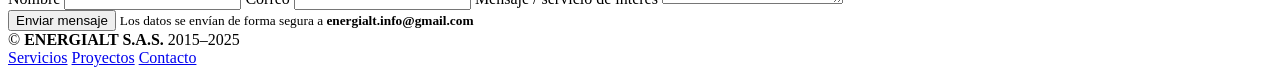
==== commit 00960329: "Update index.html" ====
--- a/index.html
+++ b/index.html
@@ -8,7 +8,6 @@
   <link rel="preconnect" href="https://fonts.gstatic.com" crossorigin>
   <link href="https://fonts.googleapis.com/css2?family=Inter:wght@300;400;600;800&display=swap" rel="stylesheet">
   <link rel="stylesheet" href="/energialtcorp/css/styles.css">
-  <!-- Open Graph (mejor visual al compartir) -->
   <meta property="og:title" content="ENERGIALT S.A.S. — Energía limpia, futuro sostenible" />
   <meta property="og:description" content="Diseño, instalación y mantenimiento de sistemas solares y soluciones de infraestructura." />
   <meta property="og:image" content="/energialtcorp/assets/banner-share.png" />
@@ -27,13 +26,13 @@
 
       <div class="controls">
         <button id="toggle-theme" aria-label="Toggle theme">🌗</button>
+        <a class="btn-outline" href="/energialtcorp/pph" style="border-color: #28a745; color: #28a745; font-weight: 600;">Automatización PH</a>
         <a class="btn-outline" href="https://www.linkedin.com/company/energialt/" target="_blank" rel="noopener">LinkedIn</a>
       </div>
     </div>
   </header>
 
   <main>
-    <!-- HERO -->
     <section class="hero">
       <div class="hero-content container">
         <div class="hero-text">
@@ -51,10 +50,16 @@
       </div>
     </section>
 
-    <!-- SERVICES -->
     <section id="services" class="container section">
       <h3 class="section-title">Nuestros servicios</h3>
       <div class="cards">
+        
+        <article class="card" style="border: 2px solid #28a745;">
+          <h4 style="color: #28a745;">Automatización PH</h4>
+          <p><strong>Plan de Optimización 2026.</strong> Reduzca gastos de vigilancia de $18.8M a $1.5M/mes. Tecnología IA, propiedad del edificio y soporte total por 5 años.</p>
+          <a href="/energialtcorp/pph" style="text-decoration: none; font-weight: bold; color: #0a2e52; display: inline-block; margin-top: 10px;">Ver plan de ahorro →</a>
+        </article>
+
         <article class="card">
           <h4>Energía Solar</h4>
           <p>Diseño, instalación y mantenimiento de sistemas fotovoltaicos para empresas del sector turístico e industrial, con análisis de proyección y ahorro.</p>
@@ -77,7 +82,6 @@
       </div>
     </section>
 
-    <!-- SUSTAINABILITY -->
     <section class="section alt-bg">
       <div class="container sustainability">
         <div class="sust-text">
@@ -95,7 +99,6 @@
       </div>
     </section>
 
-    <!-- CTA section with bullet points (from previous brief) -->
     <section class="section cta-wide">
       <div class="container">
         <div class="cta-inner">
@@ -116,7 +119,6 @@
       </div>
     </section>
 
-    <!-- PROJECTS (simple placeholder) -->
     <section class="container section" id="projects">
       <h3 class="section-title">Proyectos y clientes</h3>
       <p class="muted">Galería de instalaciones y proyectos representativos. (Sustituir imágenes por fotos reales de obra)</p>
@@ -127,7 +129,6 @@
       </div>
     </section>
 
-    <!-- CONTACT -->
     <section class="section alt-bg">
       <div class="container contact">
         <h3>Contacto</h3>
